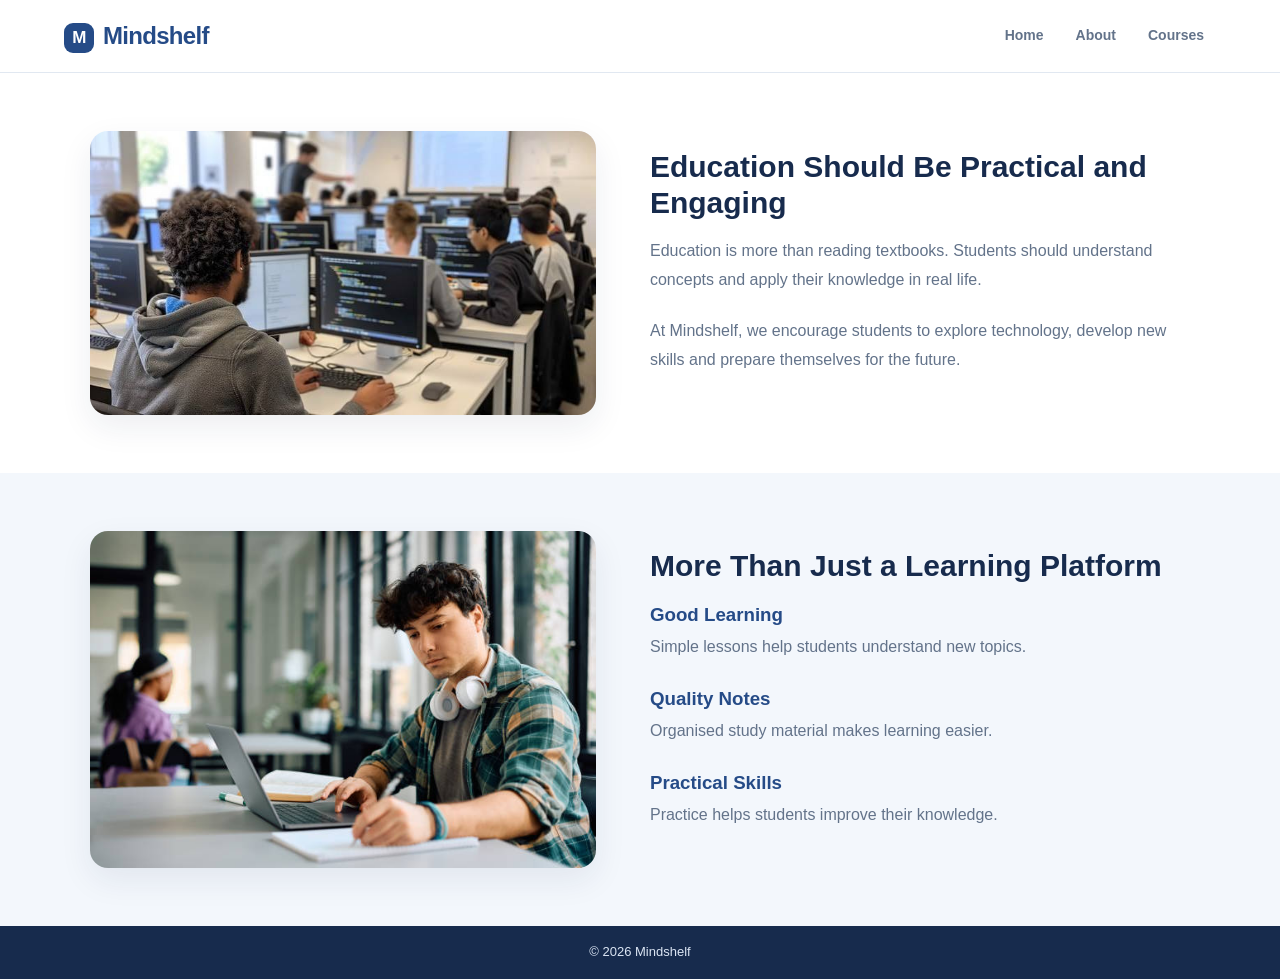
==== about.html @ b7ebf209 "first commit" ====
<!DOCTYPE html>
<html>
<head>
    <meta charset="UTF-8">
    <meta name="viewport" content="width=device-width, initial-scale=1.0">
    <title>About - Mindshelf</title>
    <link rel="stylesheet" href="style.css">
</head>
<body>
<header>
    <h2>Mindshelf</h2>
    <nav>
        <a href="index.html">Home</a>
        <a href="about.html">About</a>
        <a href="courses.html">Courses</a>
    </nav>
</header>

<main>
    <section class="about">
        <img src="images/campus.jpg" alt="Student learning">
        <div>
            <h1>Education Should Be Practical and Engaging</h1>
            <p>Education is more than reading textbooks.
            Students should understand concepts and apply
            their knowledge in real life.</p>
            <p>At Mindshelf, we encourage students to explore
            technology, develop new skills and prepare
            themselves for the future.</p>
        </div>
    </section>

    <section class="about">
        <img src="images/study.jpg" alt="Learning laboratory">
        <div>
            <h1>More Than Just a Learning Platform</h1>
            <h3>Good Learning</h3>
            <p>Simple lessons help students understand new topics.</p>
            <h3>Quality Notes</h3>
            <p>Organised study material makes learning easier.</p>
            <h3>Practical Skills</h3>
            <p>Practice helps students improve their knowledge.</p>
        </div>
    </section>
</main>

<footer>© 2026 Mindshelf</footer>
</body>
</html>
---- style.css ----
/* Mindshelf — simple, student-friendly learning website */
:root {
  --ink: #172b4d;
  --muted: #63738a;
  --brand: #254b87;
  --brand-dark: #193966;
  --accent: #f2a93b;
  --pale: #f3f7fc;
  --line: #e1e8f1;
  --white: #fff;
  --shadow: 0 12px 32px rgba(23,43,77,.08);
}
* { margin:0; padding:0; box-sizing:border-box; }
html { scroll-behavior:smooth; }
body { font-family:Arial, Helvetica, sans-serif; color:var(--ink); background:#fff; min-height:100vh; display:flex; flex-direction:column; line-height:1.55; }
header { background:var(--white); color:var(--ink); padding:17px max(5%, calc((100% - 1160px)/2)); display:flex; justify-content:space-between; align-items:center; gap:16px; border-bottom:1px solid var(--line); }
header h2 { font-size:24px; letter-spacing:-.7px; color:var(--brand); }
header h2:before { content:"M"; display:inline-grid; place-items:center; width:30px; height:30px; margin-right:9px; border-radius:9px; color:white; background:var(--brand); font-size:17px; vertical-align:middle; }
nav { display:flex; flex-wrap:wrap; gap:8px; }
nav a { color:var(--muted); text-decoration:none; padding:8px 12px; border-radius:8px; font-size:14px; font-weight:600; }
nav a:hover, nav a:focus { color:var(--brand); background:var(--pale); }
main { flex:1; }
.home, .about { display:flex; align-items:center; gap:54px; padding:68px max(7%, calc((100% - 1120px)/2)); }
.home { background:linear-gradient(115deg,#f3f7fc 0%,#f8fbff 58%,#edf4fc 100%); min-height:510px; }
.home-text, .about div { flex:1; }
.hero-tag, .eyebrow { color:#b47718; font-size:12px; font-weight:700; letter-spacing:1.5px; margin-bottom:15px; }
.home h1 { color:var(--ink); font-size:clamp(36px,5vw,58px); line-height:1.1; letter-spacing:-1.8px; margin-bottom:20px; }
.home h1 span { color:var(--brand); }
.home p:not(.hero-tag):not(.hero-note), .about p { color:var(--muted); line-height:1.8; margin-bottom:22px; max-width:570px; }
.home img, .about img { width:46%; max-height:360px; object-fit:cover; border-radius:18px; box-shadow:var(--shadow); }
.hero-note { color:var(--muted); font-size:12px; margin-top:15px; }
.black-btn, .white-btn { display:inline-flex; align-items:center; justify-content:center; gap:9px; padding:12px 19px; border-radius:9px; text-decoration:none; cursor:pointer; font:600 14px Arial,sans-serif; transition:transform .18s,background .18s; }
.black-btn { background:var(--brand); color:white; border:1px solid var(--brand); }
.black-btn:hover { background:var(--brand-dark); transform:translateY(-1px); }
.white-btn { background:white; color:var(--brand); border:1px solid var(--line); }
.white-btn:hover { background:var(--pale); }
.courses { text-align:center; padding:54px 6%; max-width:1200px; margin:auto; width:100%; }
.courses h1 { color:var(--ink); font-size:34px; letter-spacing:-.7px; }
.courses > p { color:var(--muted); margin-top:8px; }
.course-grid { display:grid; grid-template-columns:repeat(2,minmax(0,1fr)); gap:24px; margin:34px auto 10px; max-width:980px; text-align:left; }
.course { border:1px solid var(--line); border-radius:15px; overflow:hidden; background:white; padding-bottom:20px; box-shadow:0 4px 16px rgba(23,43,77,.04); transition:transform .2s,box-shadow .2s; }
.course:hover { transform:translateY(-4px); box-shadow:var(--shadow); }
.course img { width:100%; height:190px; object-fit:cover; display:block; }
.course h2 { color:var(--ink); font-size:21px; margin:17px 20px 5px; }
.course p { color:var(--muted); line-height:1.65; margin:0 20px 15px; min-height:50px; font-size:14px; }
.course a { margin:0 20px; }
.about { padding-top:58px; padding-bottom:58px; }
.about:nth-child(even) { background:var(--pale); }
.about h1 { color:var(--ink); font-size:30px; line-height:1.2; margin-bottom:16px; }
.about h3 { color:var(--brand); margin:15px 0 4px; }
footer { background:#172b4d; color:#dbe5f3; text-align:center; padding:16px; margin-top:auto; font-size:13px; }
/* Course reading page */
.learning-page { background:#f8fafd; }
.learning-wrap { display:flex; flex:1; min-height:650px; }
.topic-sidebar { width:285px; background:white; padding:25px 17px; border-right:1px solid var(--line); flex-shrink:0; }
.back-link { color:var(--brand); text-decoration:none; font-weight:700; display:block; margin-bottom:24px; font-size:13px; }
.topic-sidebar h2 { color:var(--ink); font-size:19px; margin-bottom:16px; }
.level-heading { color:#a06a16; font-weight:700; margin:19px 0 7px; font-size:11px; letter-spacing:1px; text-transform:uppercase; }
.topic-link { display:block; width:100%; text-align:left; border:0; background:transparent; padding:9px 10px; margin:3px 0; color:#53647b; cursor:pointer; border-radius:7px; font-size:13px; }
.topic-link:hover, .topic-link.active { background:#edf3fb; color:var(--brand); font-weight:700; }
.lesson-area { width:100%; max-width:900px; padding:38px 5%; margin:0 auto; }
.lesson-area .eyebrow { color:#a06a16; margin-bottom:10px; }
.lesson-progress { display:flex; justify-content:space-between; gap:12px; color:var(--muted); font-size:12px; border-bottom:1px solid var(--line); padding-bottom:16px; margin-bottom:22px; }
.lesson-area h1 { color:var(--ink); font-size:32px; letter-spacing:-.6px; margin-bottom:7px; }
.lesson-level { color:var(--brand); margin-bottom:24px; font-size:13px; font-weight:700; }
.lesson-section { margin:20px 0; background:white; border:1px solid var(--line); border-radius:12px; padding:18px 20px; }
.lesson-section h2 { color:var(--ink); font-size:16px; margin-bottom:9px; }
.lesson-section p, .lesson-section li { color:#53647b; line-height:1.75; font-size:14px; }
.lesson-section ul { padding-left:20px; }
pre { background:#172b4d; color:#f5f8ff; padding:16px; border-radius:9px; overflow-x:auto; line-height:1.65; white-space:pre-wrap; font-size:13px; }
pre.output { background:#edf3fb; color:#24436e; }
.lesson-buttons { display:flex; justify-content:space-between; gap:12px; padding-top:18px; margin-top:22px; }
.lesson-buttons button:disabled { opacity:.4; cursor:not-allowed; }
button:focus-visible, a:focus-visible { outline:3px solid #f2a93b; outline-offset:3px; }
img { max-width:100%; }
@media(max-width:760px) {
 header { flex-direction:column; text-align:center; padding:15px 5%; }
 nav { justify-content:center; }
 .home,.about { flex-direction:column; text-align:center; padding:38px 6%; gap:25px; }
 .home img,.about img { width:100%; max-height:260px; }
 .home p:not(.hero-tag):not(.hero-note),.about p { margin-left:auto; margin-right:auto; }
 .course-grid { grid-template-columns:1fr; max-width:520px; }
 .courses { padding:38px 5%; }
 .learning-wrap { display:block; }
 .topic-sidebar { width:100%; border-right:0; border-bottom:1px solid var(--line); padding:18px 5%; }
 .topic-sidebar #topic-list { display:grid; grid-template-columns:repeat(2,minmax(0,1fr)); gap:3px 8px; }
 .level-heading { grid-column:1/-1; }
 .lesson-area { padding:25px 5%; }
}
@media(max-width:460px) {
 header h2 { font-size:22px; }
 nav a { padding:7px 9px; font-size:13px; }
 .home h1 { font-size:35px; }
 .courses h1 { font-size:28px; }
 .course img { height:165px; }
 .topic-sidebar #topic-list { grid-template-columns:1fr; }
 .lesson-area h1 { font-size:26px; }
 .lesson-section { padding:15px; }
 .lesson-buttons { flex-direction:column; }
 .lesson-buttons button { width:100%; min-height:44px; }
 pre { font-size:12px; padding:12px; }
}
@media(prefers-reduced-motion:reduce) { * { scroll-behavior:auto!important; transition:none!important; } }
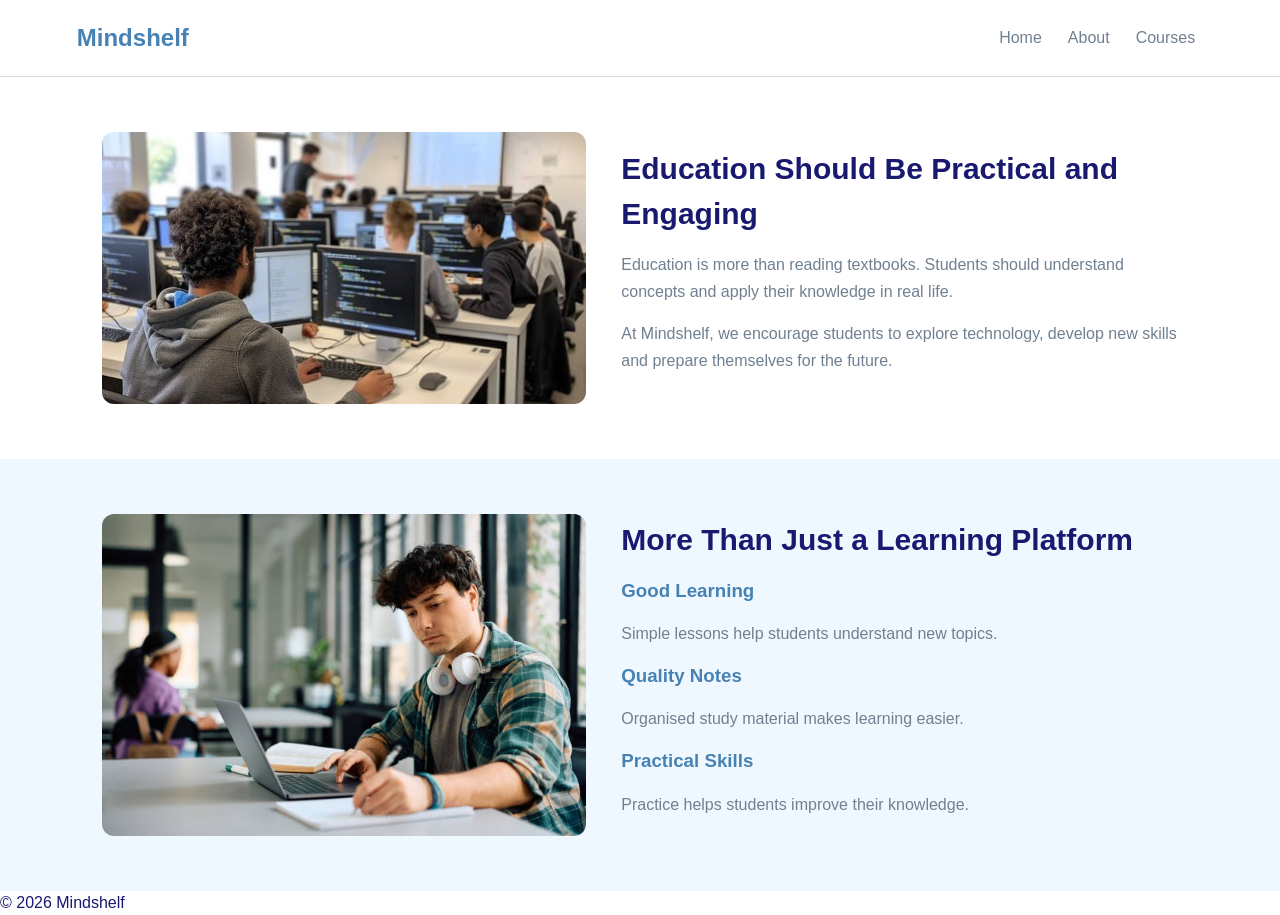
==== commit f89a3f0a: "Add Mindshelf favicon and declare site icons" ====
--- a/about.html
+++ b/about.html
@@ -1,9 +1,12 @@
 <!DOCTYPE html>
-<html>
+<html lang="en">
 <head>
     <meta charset="UTF-8">
     <meta name="viewport" content="width=device-width, initial-scale=1.0">
-    <title>About - Mindshelf</title>
+        <link rel="icon" href="/favicon.ico" sizes="any" type="image/x-icon">
+    <link rel="icon" href="/favicon.svg" type="image/svg+xml">
+    <meta name="theme-color" content="#2d69a0">
+<title>About - Mindshelf</title>
     <link rel="stylesheet" href="style.css">
 </head>
 <body>
--- a/style.css
+++ b/style.css
@@ -1,103 +1,89 @@
-/* Mindshelf — simple, student-friendly learning website */
-:root {
-  --ink: #172b4d;
-  --muted: #63738a;
-  --brand: #254b87;
-  --brand-dark: #193966;
-  --accent: #f2a93b;
-  --pale: #f3f7fc;
-  --line: #e1e8f1;
-  --white: #fff;
-  --shadow: 0 12px 32px rgba(23,43,77,.08);
+/* MINDSHELF - SIMPLE STYLES */
+* { margin: 0; padding: 0; box-sizing: border-box; }
+body { font-family: Arial, sans-serif; color: midnightblue; min-height: 100vh; display: flex; flex-direction: column; line-height: 1.5; }
+main { flex: 1; }
+img { max-width: 100%; }
+
+/* HEADER */
+header { display: flex; justify-content: space-between; align-items: center; gap: 15px; padding: 18px 6%; border-bottom: 1px solid gainsboro; }
+header h2 { color: steelblue; font-size: 24px; }
+nav { display: flex; flex-wrap: wrap; gap: 10px; }
+nav a { color: slategray; text-decoration: none; padding: 8px; }
+nav a:hover { color: steelblue; background: aliceblue; }
+
+/* HOME AND ABOUT */
+.home, .about { display: flex; align-items: center; gap: 35px; padding: 55px 8%; }
+.home { min-height: 480px; background: aliceblue; }
+.home-text, .about div { flex: 1; }
+.home img, .about img { width: 45%; max-height: 350px; object-fit: cover; border-radius: 12px; }
+.home h1 { font-size: 46px; line-height: 1.15; margin-bottom: 18px; }
+.home h1 span { color: steelblue; }
+.home p, .about p { color: slategray; line-height: 1.7; margin: 15px 0; }
+.hero-tag, .eyebrow { color: darkgoldenrod; font-size: 12px; font-weight: bold; margin-bottom: 12px; }
+.hero-note { font-size: 12px; }
+.about h1 { font-size: 30px; margin-bottom: 15px; }
+.about:nth-child(even) { background: aliceblue; }
+.about h3 { color: steelblue; margin-top: 15px; }
+
+/* BUTTONS */
+.black-btn, .white-btn { display: inline-block; padding: 12px 18px; margin: 5px; border-radius: 8px; text-decoration: none; cursor: pointer; font: 600 14px Arial, sans-serif; }
+.black-btn { background: steelblue; color: white; border: 1px solid steelblue; }
+.black-btn:hover { background: navy; }
+.white-btn { background: white; color: steelblue; border: 1px solid gainsboro; }
+.white-btn:hover { background: aliceblue; }
+
+/* COURSE LIST */
+.courses { width: 100%; max-width: 1200px; margin: auto; padding: 45px 6%; text-align: center; }
+.courses h1 { font-size: 34px; }
+.courses > p { color: slategray; margin-top: 8px; }
+.course-grid { display: grid; grid-template-columns: repeat(2, 1fr); gap: 24px; max-width: 980px; margin: 30px auto; text-align: left; }
+.course { border: 1px solid gainsboro; border-radius: 12px; overflow: hidden; padding-bottom: 18px; }
+.course img { display: block; width: 100%; height: 190px; object-fit: cover; }
+.course h2 { font-size: 21px; margin: 16px 20px 8px; }
+.course p { color: slategray; font-size: 14px; margin: 0 20px 15px; }
+.course a { margin: 0 20px; }
+
+/* LEARNING PAGE */
+.learning-page { background: ghostwhite; }
+.learning-wrap { display: flex; min-height: 650px; }
+.topic-sidebar { width: 280px; flex-shrink: 0; padding: 22px 18px; background: white; border-right: 1px solid gainsboro; }
+.back-link { display: block; color: steelblue; text-decoration: none; font-weight: bold; margin-bottom: 20px; }
+.topic-sidebar h2 { font-size: 19px; margin-bottom: 15px; }
+.level-heading { color: darkgoldenrod; font-size: 12px; font-weight: bold; margin: 16px 0 7px; }
+.topic-link { display: block; width: 100%; padding: 9px; margin: 3px 0; border: 0; border-radius: 6px; background: white; color: slategray; text-align: left; cursor: pointer; }
+.topic-link:hover, .topic-link.active { background: aliceblue; color: steelblue; font-weight: bold; }
+.lesson-area { width: 100%; max-width: 900px; margin: auto; padding: 30px 5%; }
+.lesson-progress { display: flex; justify-content: space-between; gap: 10px; padding-bottom: 12px; margin-bottom: 20px; border-bottom: 1px solid gainsboro; color: slategray; font-size: 13px; }
+.lesson-area h1 { font-size: 32px; margin-bottom: 8px; }
+.lesson-level { color: steelblue; font-weight: bold; margin-bottom: 20px; }
+.lesson-section { background: white; border: 1px solid gainsboro; border-radius: 10px; padding: 18px; margin: 18px 0; }
+.lesson-section h2 { font-size: 17px; margin-bottom: 10px; }
+.lesson-section p, .lesson-section li { color: slategray; font-size: 14px; line-height: 1.7; }
+.lesson-section ul { padding-left: 20px; }
+pre { background: midnightblue; color: white; padding: 15px; border-radius: 8px; overflow-x: auto; white-space: pre-wrap; font-size: 13px; }
+pre.output { background: aliceblue; color: midnightblue; }
+.lesson-buttons { display: flex; justify-content: space-between; gap: 12px; margin-top: 20px; }
+.lesson-buttons button:disabled { opacity: .4; cursor: not-allowed; }
+button:focus-visible, a:focus-visible { outline: 3px solid orange; outline-offset: 3px; }
+
+/* MOBILE */
+@media (max-width: 760px) {
+    header, .home, .about { flex-direction: column; text-align: center; }
+    nav { justify-content: center; }
+    .home, .about { padding: 35px 6%; }
+    .home img, .about img { width: 100%; max-height: 260px; }
+    .course-grid { grid-template-columns: 1fr; max-width: 520px; }
+    .learning-wrap { flex-direction: column; }
+    .topic-sidebar { width: 100%; border-right: 0; border-bottom: 1px solid gainsboro; }
+    .topic-sidebar #topic-list { display: grid; grid-template-columns: repeat(2, 1fr); gap: 4px; }
+    .level-heading { grid-column: 1 / -1; }
+    .lesson-area { padding: 22px 5%; }
 }
-* { margin:0; padding:0; box-sizing:border-box; }
-html { scroll-behavior:smooth; }
-body { font-family:Arial, Helvetica, sans-serif; color:var(--ink); background:#fff; min-height:100vh; display:flex; flex-direction:column; line-height:1.55; }
-header { background:var(--white); color:var(--ink); padding:17px max(5%, calc((100% - 1160px)/2)); display:flex; justify-content:space-between; align-items:center; gap:16px; border-bottom:1px solid var(--line); }
-header h2 { font-size:24px; letter-spacing:-.7px; color:var(--brand); }
-header h2:before { content:"M"; display:inline-grid; place-items:center; width:30px; height:30px; margin-right:9px; border-radius:9px; color:white; background:var(--brand); font-size:17px; vertical-align:middle; }
-nav { display:flex; flex-wrap:wrap; gap:8px; }
-nav a { color:var(--muted); text-decoration:none; padding:8px 12px; border-radius:8px; font-size:14px; font-weight:600; }
-nav a:hover, nav a:focus { color:var(--brand); background:var(--pale); }
-main { flex:1; }
-.home, .about { display:flex; align-items:center; gap:54px; padding:68px max(7%, calc((100% - 1120px)/2)); }
-.home { background:linear-gradient(115deg,#f3f7fc 0%,#f8fbff 58%,#edf4fc 100%); min-height:510px; }
-.home-text, .about div { flex:1; }
-.hero-tag, .eyebrow { color:#b47718; font-size:12px; font-weight:700; letter-spacing:1.5px; margin-bottom:15px; }
-.home h1 { color:var(--ink); font-size:clamp(36px,5vw,58px); line-height:1.1; letter-spacing:-1.8px; margin-bottom:20px; }
-.home h1 span { color:var(--brand); }
-.home p:not(.hero-tag):not(.hero-note), .about p { color:var(--muted); line-height:1.8; margin-bottom:22px; max-width:570px; }
-.home img, .about img { width:46%; max-height:360px; object-fit:cover; border-radius:18px; box-shadow:var(--shadow); }
-.hero-note { color:var(--muted); font-size:12px; margin-top:15px; }
-.black-btn, .white-btn { display:inline-flex; align-items:center; justify-content:center; gap:9px; padding:12px 19px; border-radius:9px; text-decoration:none; cursor:pointer; font:600 14px Arial,sans-serif; transition:transform .18s,background .18s; }
-.black-btn { background:var(--brand); color:white; border:1px solid var(--brand); }
-.black-btn:hover { background:var(--brand-dark); transform:translateY(-1px); }
-.white-btn { background:white; color:var(--brand); border:1px solid var(--line); }
-.white-btn:hover { background:var(--pale); }
-.courses { text-align:center; padding:54px 6%; max-width:1200px; margin:auto; width:100%; }
-.courses h1 { color:var(--ink); font-size:34px; letter-spacing:-.7px; }
-.courses > p { color:var(--muted); margin-top:8px; }
-.course-grid { display:grid; grid-template-columns:repeat(2,minmax(0,1fr)); gap:24px; margin:34px auto 10px; max-width:980px; text-align:left; }
-.course { border:1px solid var(--line); border-radius:15px; overflow:hidden; background:white; padding-bottom:20px; box-shadow:0 4px 16px rgba(23,43,77,.04); transition:transform .2s,box-shadow .2s; }
-.course:hover { transform:translateY(-4px); box-shadow:var(--shadow); }
-.course img { width:100%; height:190px; object-fit:cover; display:block; }
-.course h2 { color:var(--ink); font-size:21px; margin:17px 20px 5px; }
-.course p { color:var(--muted); line-height:1.65; margin:0 20px 15px; min-height:50px; font-size:14px; }
-.course a { margin:0 20px; }
-.about { padding-top:58px; padding-bottom:58px; }
-.about:nth-child(even) { background:var(--pale); }
-.about h1 { color:var(--ink); font-size:30px; line-height:1.2; margin-bottom:16px; }
-.about h3 { color:var(--brand); margin:15px 0 4px; }
-footer { background:#172b4d; color:#dbe5f3; text-align:center; padding:16px; margin-top:auto; font-size:13px; }
-/* Course reading page */
-.learning-page { background:#f8fafd; }
-.learning-wrap { display:flex; flex:1; min-height:650px; }
-.topic-sidebar { width:285px; background:white; padding:25px 17px; border-right:1px solid var(--line); flex-shrink:0; }
-.back-link { color:var(--brand); text-decoration:none; font-weight:700; display:block; margin-bottom:24px; font-size:13px; }
-.topic-sidebar h2 { color:var(--ink); font-size:19px; margin-bottom:16px; }
-.level-heading { color:#a06a16; font-weight:700; margin:19px 0 7px; font-size:11px; letter-spacing:1px; text-transform:uppercase; }
-.topic-link { display:block; width:100%; text-align:left; border:0; background:transparent; padding:9px 10px; margin:3px 0; color:#53647b; cursor:pointer; border-radius:7px; font-size:13px; }
-.topic-link:hover, .topic-link.active { background:#edf3fb; color:var(--brand); font-weight:700; }
-.lesson-area { width:100%; max-width:900px; padding:38px 5%; margin:0 auto; }
-.lesson-area .eyebrow { color:#a06a16; margin-bottom:10px; }
-.lesson-progress { display:flex; justify-content:space-between; gap:12px; color:var(--muted); font-size:12px; border-bottom:1px solid var(--line); padding-bottom:16px; margin-bottom:22px; }
-.lesson-area h1 { color:var(--ink); font-size:32px; letter-spacing:-.6px; margin-bottom:7px; }
-.lesson-level { color:var(--brand); margin-bottom:24px; font-size:13px; font-weight:700; }
-.lesson-section { margin:20px 0; background:white; border:1px solid var(--line); border-radius:12px; padding:18px 20px; }
-.lesson-section h2 { color:var(--ink); font-size:16px; margin-bottom:9px; }
-.lesson-section p, .lesson-section li { color:#53647b; line-height:1.75; font-size:14px; }
-.lesson-section ul { padding-left:20px; }
-pre { background:#172b4d; color:#f5f8ff; padding:16px; border-radius:9px; overflow-x:auto; line-height:1.65; white-space:pre-wrap; font-size:13px; }
-pre.output { background:#edf3fb; color:#24436e; }
-.lesson-buttons { display:flex; justify-content:space-between; gap:12px; padding-top:18px; margin-top:22px; }
-.lesson-buttons button:disabled { opacity:.4; cursor:not-allowed; }
-button:focus-visible, a:focus-visible { outline:3px solid #f2a93b; outline-offset:3px; }
-img { max-width:100%; }
-@media(max-width:760px) {
- header { flex-direction:column; text-align:center; padding:15px 5%; }
- nav { justify-content:center; }
- .home,.about { flex-direction:column; text-align:center; padding:38px 6%; gap:25px; }
- .home img,.about img { width:100%; max-height:260px; }
- .home p:not(.hero-tag):not(.hero-note),.about p { margin-left:auto; margin-right:auto; }
- .course-grid { grid-template-columns:1fr; max-width:520px; }
- .courses { padding:38px 5%; }
- .learning-wrap { display:block; }
- .topic-sidebar { width:100%; border-right:0; border-bottom:1px solid var(--line); padding:18px 5%; }
- .topic-sidebar #topic-list { display:grid; grid-template-columns:repeat(2,minmax(0,1fr)); gap:3px 8px; }
- .level-heading { grid-column:1/-1; }
- .lesson-area { padding:25px 5%; }
+@media (max-width: 460px) {
+    .home h1 { font-size: 34px; }
+    .courses h1 { font-size: 28px; }
+    .topic-sidebar #topic-list { grid-template-columns: 1fr; }
+    .lesson-area h1 { font-size: 26px; }
+    .lesson-buttons { flex-direction: column; }
+    .lesson-buttons button { width: 100%; min-height: 44px; }
 }
-@media(max-width:460px) {
- header h2 { font-size:22px; }
- nav a { padding:7px 9px; font-size:13px; }
- .home h1 { font-size:35px; }
- .courses h1 { font-size:28px; }
- .course img { height:165px; }
- .topic-sidebar #topic-list { grid-template-columns:1fr; }
- .lesson-area h1 { font-size:26px; }
- .lesson-section { padding:15px; }
- .lesson-buttons { flex-direction:column; }
- .lesson-buttons button { width:100%; min-height:44px; }
- pre { font-size:12px; padding:12px; }
-}
-@media(prefers-reduced-motion:reduce) { * { scroll-behavior:auto!important; transition:none!important; } }
